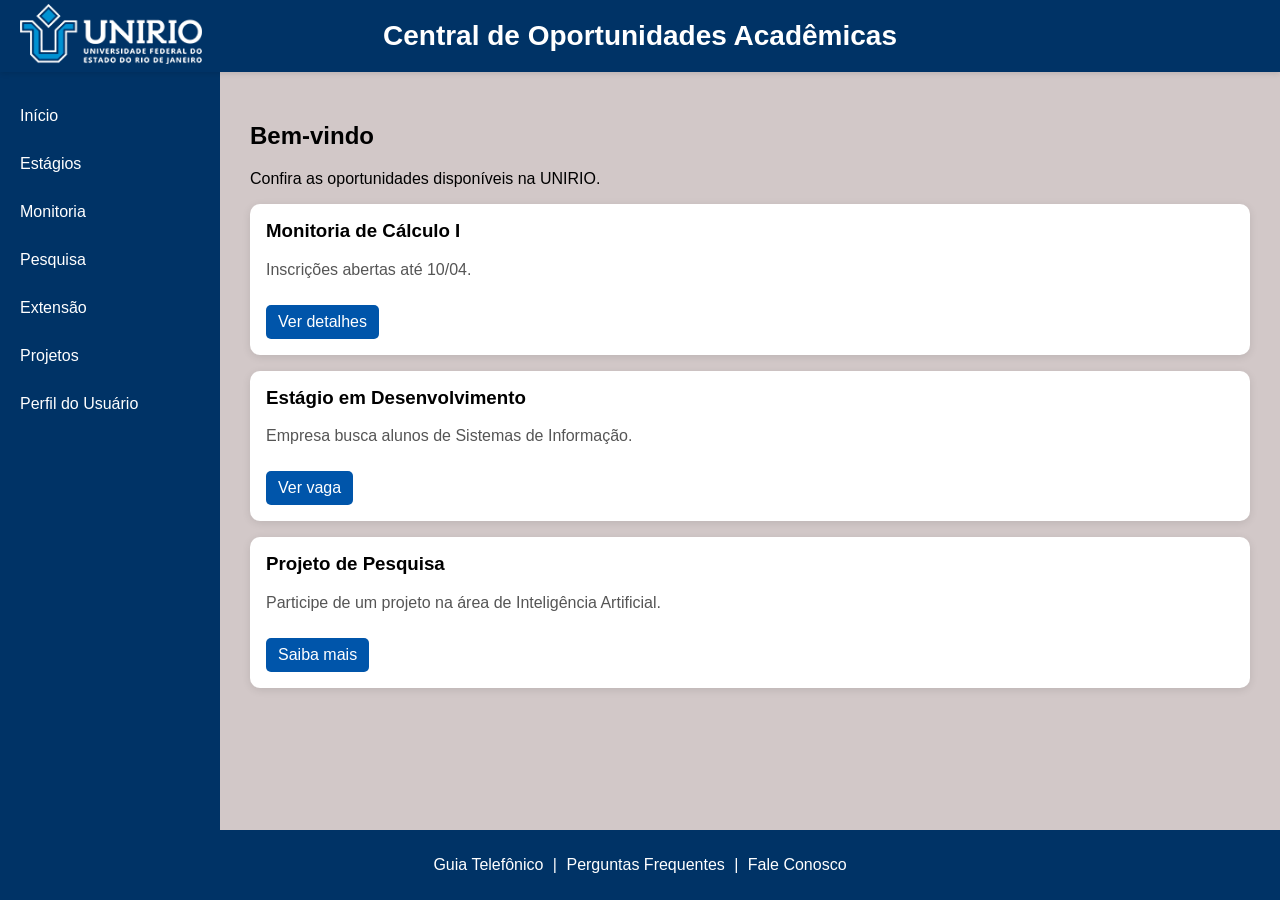
==== index.html @ d0b068ef "feat: add base layout with navbar, footer and reusable cards" ====
<!DOCTYPE html>
<html>
<head>
    <meta charset="utf-8">
    <meta name="viewport" content="width=device-width, initial-scale=1">
    <title>Central de Oportunidades - UNIRIO</title>
    <link rel="stylesheet" href="css/style.css">
</head>

<body>

    <!-- HEADER -->
    <header class="header">
        <div class="logo">
            <img src="assets/logo_unirio_branca.png" alt="Logo UNIRIO">
        </div>

        <div class="title">
            <h1>Central de Oportunidades Acadêmicas</h1>
        </div>
    </header>

    <!-- MAIN -->
    <main class="main">
        <div class="layout">

            <!-- NAVBAR -->
            <nav class="nav-bar">
                <ul>
                    <li><a href="index.html">Início</a></li>
                    <li><a href="pages/estagios.html">Estágios</a></li>
                    <li><a href="pages/monitoria.html">Monitoria</a></li>
                    <li><a href="pages/pesquisa.html">Pesquisa</a></li>
                    <li><a href="pages/extensao.html">Extensão</a></li>
                    <li><a href="pages/projetos.html">Projetos</a></li>
                    <li><a href="pages/perfil.html">Perfil do Usuário</a></li>
                </ul>
            </nav>

            <!-- CONTEÚDO -->
            <section class="content">
                <div class="container">

                    <h2>Bem-vindo</h2>
                    <p>Confira as oportunidades disponíveis na UNIRIO.</p>

                    <!-- CARDS -->
                    <div class="card">
                        <h3>Monitoria de Cálculo I</h3>
                        <p>Inscrições abertas até 10/04.</p>
                        <a href="#">Ver detalhes</a>
                    </div>

                    <div class="card">
                        <h3>Estágio em Desenvolvimento</h3>
                        <p>Empresa busca alunos de Sistemas de Informação.</p>
                        <a href="#">Ver vaga</a>
                    </div>

                    <div class="card">
                        <h3>Projeto de Pesquisa</h3>
                        <p>Participe de um projeto na área de Inteligência Artificial.</p>
                        <a href="#">Saiba mais</a>
                    </div>

                </div>
            </section>

        </div>
    </main>

    <!-- FOOTER -->
    <footer class="page-footer">
        <p>
            <a href="#">Guia Telefônico</a> |
            <a href="#">Perguntas Frequentes</a> |
            <a href="#">Fale Conosco</a>
        </p>
    </footer>

</body>
</html>
---- css/style.css ----
/* Reset básico */
body {
    font-family: sans-serif;
    background-color: #d2c8c8;
    margin: 0;
    display: flex;
    flex-direction: column;
    min-height: 100vh;
}

/* Header */
.header {
    display: flex;
    align-items: center;
    justify-content: center;
    position: relative;
    padding: 20px;
    background-color: #003366;
    box-shadow: 0 2px 5px rgba(0,0,0,0.1);
}

.logo {
    position: absolute;
    left: 20px;
}

.logo img {
    height: 60px;
}

.title h1 {
    margin: 0;
    color: white;
    font-size: 28px;
}

/* Layout geral */
.main {
    flex: 1;
    display: flex;
}

.layout {
    display: flex;
    width: 100%;
}

/* Navbar lateral */
.nav-bar {
    width: 220px;
    background-color: #003366;
    padding-top: 20px;
}

.nav-bar ul {
    list-style: none;
    padding: 0;
    margin: 0;
}

.nav-bar a {
    display: block;
    padding: 15px 20px;
    color: white;
    text-decoration: none;
    transition: 0.2s;
}

.nav-bar a:hover {
    background-color: #0055aa;
}

/* Conteúdo */
.content {
    flex: 1;
    padding: 30px;
}

/* Container padrão */
.container {
    max-width: 1000px;
    margin: 0 auto;
}

/* Cards reutilizáveis */
.card {
    background-color: white;
    border-radius: 10px;
    padding: 16px;
    margin-bottom: 16px;
    box-shadow: 0 2px 8px rgba(0,0,0,0.1);
}

.card h3 {
    margin-top: 0;
}

.card p {
    color: #555;
}

.card a {
    display: inline-block;
    margin-top: 10px;
    text-decoration: none;
    color: white;
    background-color: #0055aa;
    padding: 8px 12px;
    border-radius: 5px;
}

/* Footer */
.page-footer {
    background-color: #003366;
    color: white;
    text-align: center;
    padding: 10px;
}

.page-footer a {
    color: white;
    text-decoration: none;
    margin: 0 5px;
}
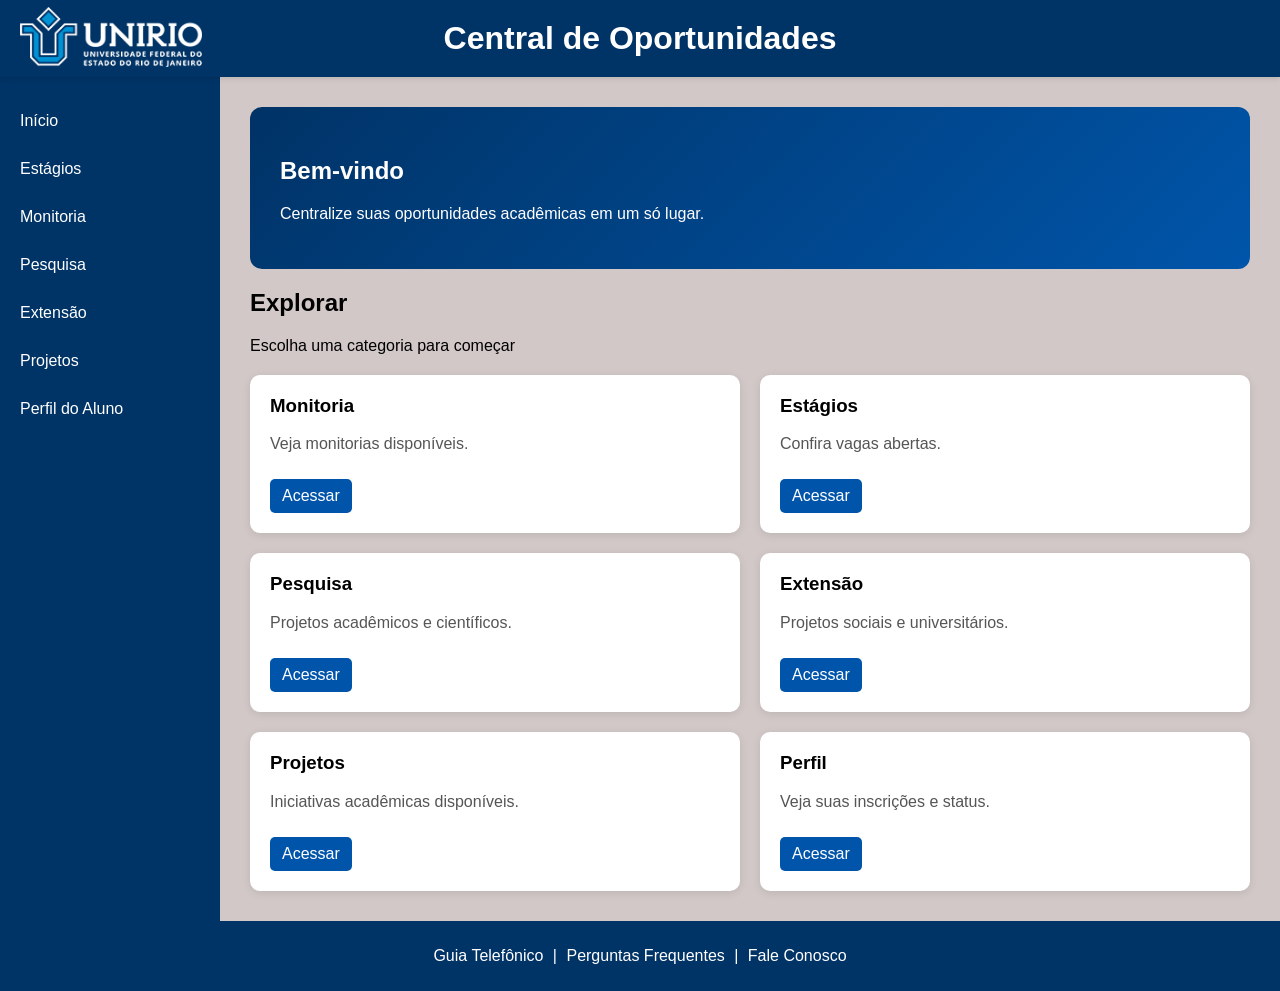
==== commit 679f0a08: "feat: add extensao and monitoria pages" ====
--- a/index.html
+++ b/index.html
@@ -3,80 +3,104 @@
 <head>
     <meta charset="utf-8">
     <meta name="viewport" content="width=device-width, initial-scale=1">
-    <title>Central de Oportunidades - UNIRIO</title>
+    <title>Central de Oportunidades</title>
     <link rel="stylesheet" href="css/style.css">
 </head>
 
 <body>
 
-    <!-- HEADER -->
-    <header class="header">
-        <div class="logo">
-            <img src="assets/logo_unirio_branca.png" alt="Logo UNIRIO">
-        </div>
+<header class="header">
+    <div class="logo">
+        <img src="assets/logo_unirio_branca.png" alt="Logo UNIRIO">
+    </div>
+    <div class="title">
+        <h1>Central de Oportunidades</h1>
+    </div>
+</header>
 
-        <div class="title">
-            <h1>Central de Oportunidades Acadêmicas</h1>
-        </div>
-    </header>
+<main class="main">
+    <div class="layout">
 
-    <!-- MAIN -->
-    <main class="main">
-        <div class="layout">
+        <!-- NAVBAR -->
+        <nav class="nav-bar">
+            <ul>
+                <li><a href="index.html">Início</a></li>
+                <li><a href="pages/estagio.html">Estágios</a></li>
+                <li><a href="pages/monitoria.html">Monitoria</a></li>
+                <li><a href="pages/pesquisa.html">Pesquisa</a></li>
+                <li><a href="pages/extensao.html">Extensão</a></li>
+                <li><a href="pages/projetos.html">Projetos</a></li>
+                <li><a href="pages/perfil.html">Perfil do Aluno</a></li>
+            </ul>
+        </nav>
 
-            <!-- NAVBAR -->
-            <nav class="nav-bar">
-                <ul>
-                    <li><a href="index.html">Início</a></li>
-                    <li><a href="pages/estagios.html">Estágios</a></li>
-                    <li><a href="pages/monitoria.html">Monitoria</a></li>
-                    <li><a href="pages/pesquisa.html">Pesquisa</a></li>
-                    <li><a href="pages/extensao.html">Extensão</a></li>
-                    <li><a href="pages/projetos.html">Projetos</a></li>
-                    <li><a href="pages/perfil.html">Perfil do Usuário</a></li>
-                </ul>
-            </nav>
+        <!-- CONTEÚDO -->
+        <section class="content">
+            <div class="container">
 
-            <!-- CONTEÚDO -->
-            <section class="content">
-                <div class="container">
+                <!-- HERO -->
+                <div class="hero">
+                    <h2>Bem-vindo</h2>
+                    <p>Centralize suas oportunidades acadêmicas em um só lugar.</p>
+                </div>
 
-                    <h2>Bem-vindo</h2>
-                    <p>Confira as oportunidades disponíveis na UNIRIO.</p>
+                <h2>Explorar</h2>
+                <p>Escolha uma categoria para começar</p>
 
-                    <!-- CARDS -->
+                <!-- GRID -->
+                <div class="cards-grid">
+
                     <div class="card">
-                        <h3>Monitoria de Cálculo I</h3>
-                        <p>Inscrições abertas até 10/04.</p>
-                        <a href="#">Ver detalhes</a>
+                        <h3>Monitoria</h3>
+                        <p>Veja monitorias disponíveis.</p>
+                        <a href="pages/monitoria.html">Acessar</a>
                     </div>
 
                     <div class="card">
-                        <h3>Estágio em Desenvolvimento</h3>
-                        <p>Empresa busca alunos de Sistemas de Informação.</p>
-                        <a href="#">Ver vaga</a>
+                        <h3>Estágios</h3>
+                        <p>Confira vagas abertas.</p>
+                        <a href="pages/estagios.html">Acessar</a>
                     </div>
 
                     <div class="card">
-                        <h3>Projeto de Pesquisa</h3>
-                        <p>Participe de um projeto na área de Inteligência Artificial.</p>
-                        <a href="#">Saiba mais</a>
+                        <h3>Pesquisa</h3>
+                        <p>Projetos acadêmicos e científicos.</p>
+                        <a href="pages/pesquisa.html">Acessar</a>
+                    </div>
+
+                    <div class="card">
+                        <h3>Extensão</h3>
+                        <p>Projetos sociais e universitários.</p>
+                        <a href="pages/extensao.html">Acessar</a>
+                    </div>
+
+                    <div class="card">
+                        <h3>Projetos</h3>
+                        <p>Iniciativas acadêmicas disponíveis.</p>
+                        <a href="pages/projetos.html">Acessar</a>
+                    </div>
+
+                    <div class="card">
+                        <h3>Perfil</h3>
+                        <p>Veja suas inscrições e status.</p>
+                        <a href="pages/perfil.html">Acessar</a>
                     </div>
 
                 </div>
-            </section>
 
-        </div>
-    </main>
+            </div>
+        </section>
 
-    <!-- FOOTER -->
-    <footer class="page-footer">
-        <p>
-            <a href="#">Guia Telefônico</a> |
-            <a href="#">Perguntas Frequentes</a> |
-            <a href="#">Fale Conosco</a>
-        </p>
-    </footer>
+    </div>
+</main>
+
+<footer class="page-footer">
+    <p>
+        <a href="#">Guia Telefônico</a> |
+        <a href="#">Perguntas Frequentes</a> |
+        <a href="#">Fale Conosco</a>
+    </p>
+</footer>
 
 </body>
 </html>
--- a/css/style.css
+++ b/css/style.css
@@ -1,4 +1,4 @@
-/* Reset básico */
+/* RESET */
 body {
     font-family: sans-serif;
     background-color: #d2c8c8;
@@ -8,7 +8,7 @@
     min-height: 100vh;
 }
 
-/* Header */
+/* HEADER */
 .header {
     display: flex;
     align-items: center;
@@ -31,10 +31,9 @@
 .title h1 {
     margin: 0;
     color: white;
-    font-size: 28px;
 }
 
-/* Layout geral */
+/* LAYOUT */
 .main {
     flex: 1;
     display: flex;
@@ -45,7 +44,7 @@
     width: 100%;
 }
 
-/* Navbar lateral */
+/* NAVBAR */
 .nav-bar {
     width: 220px;
     background-color: #003366;
@@ -68,27 +67,49 @@
 
 .nav-bar a:hover {
     background-color: #0055aa;
+    padding-left: 25px;
 }
 
-/* Conteúdo */
+/* CONTEÚDO */
 .content {
     flex: 1;
     padding: 30px;
 }
 
-/* Container padrão */
+/* CONTAINER */
 .container {
     max-width: 1000px;
     margin: 0 auto;
 }
 
-/* Cards reutilizáveis */
+/* HERO */
+.hero {
+    background: linear-gradient(135deg, #003366, #0055aa);
+    color: white;
+    padding: 30px;
+    border-radius: 12px;
+    margin-bottom: 20px;
+}
+
+/* GRID */
+.cards-grid {
+    display: grid;
+    grid-template-columns: 1fr 1fr;
+    gap: 20px;
+    margin-top: 20px;
+}
+
+/* CARDS */
 .card {
     background-color: white;
     border-radius: 10px;
-    padding: 16px;
-    margin-bottom: 16px;
+    padding: 20px;
     box-shadow: 0 2px 8px rgba(0,0,0,0.1);
+    transition: 0.2s;
+}
+
+.card:hover {
+    transform: translateY(-5px);
 }
 
 .card h3 {
@@ -99,6 +120,7 @@
     color: #555;
 }
 
+/* BOTÕES */
 .card a {
     display: inline-block;
     margin-top: 10px;
@@ -109,7 +131,22 @@
     border-radius: 5px;
 }
 
-/* Footer */
+/* BADGE */
+.badge {
+    background-color: #ffcc00;
+    color: black;
+    font-size: 12px;
+    padding: 3px 8px;
+    border-radius: 5px;
+    margin-left: 8px;
+}
+
+/* CARD DESTACADO */
+.card.highlight {
+    border-left: 6px solid #0055aa;
+}
+
+/* FOOTER */
 .page-footer {
     background-color: #003366;
     color: white;
@@ -122,3 +159,30 @@
     text-decoration: none;
     margin: 0 5px;
 }
+
+/* STATS */
+.stats-grid {
+    display: grid;
+    grid-template-columns: 1fr 1fr 1fr;
+    gap: 15px;
+    margin: 20px 0;
+}
+
+.stat-card {
+    background-color: white;
+    border-radius: 10px;
+    padding: 15px;
+    text-align: center;
+    box-shadow: 0 2px 8px rgba(0,0,0,0.1);
+}
+
+.stat-card h3 {
+    margin: 0;
+    font-size: 24px;
+    color: #003366;
+}
+
+.stat-card p {
+    margin: 5px 0 0;
+    color: #555;
+}
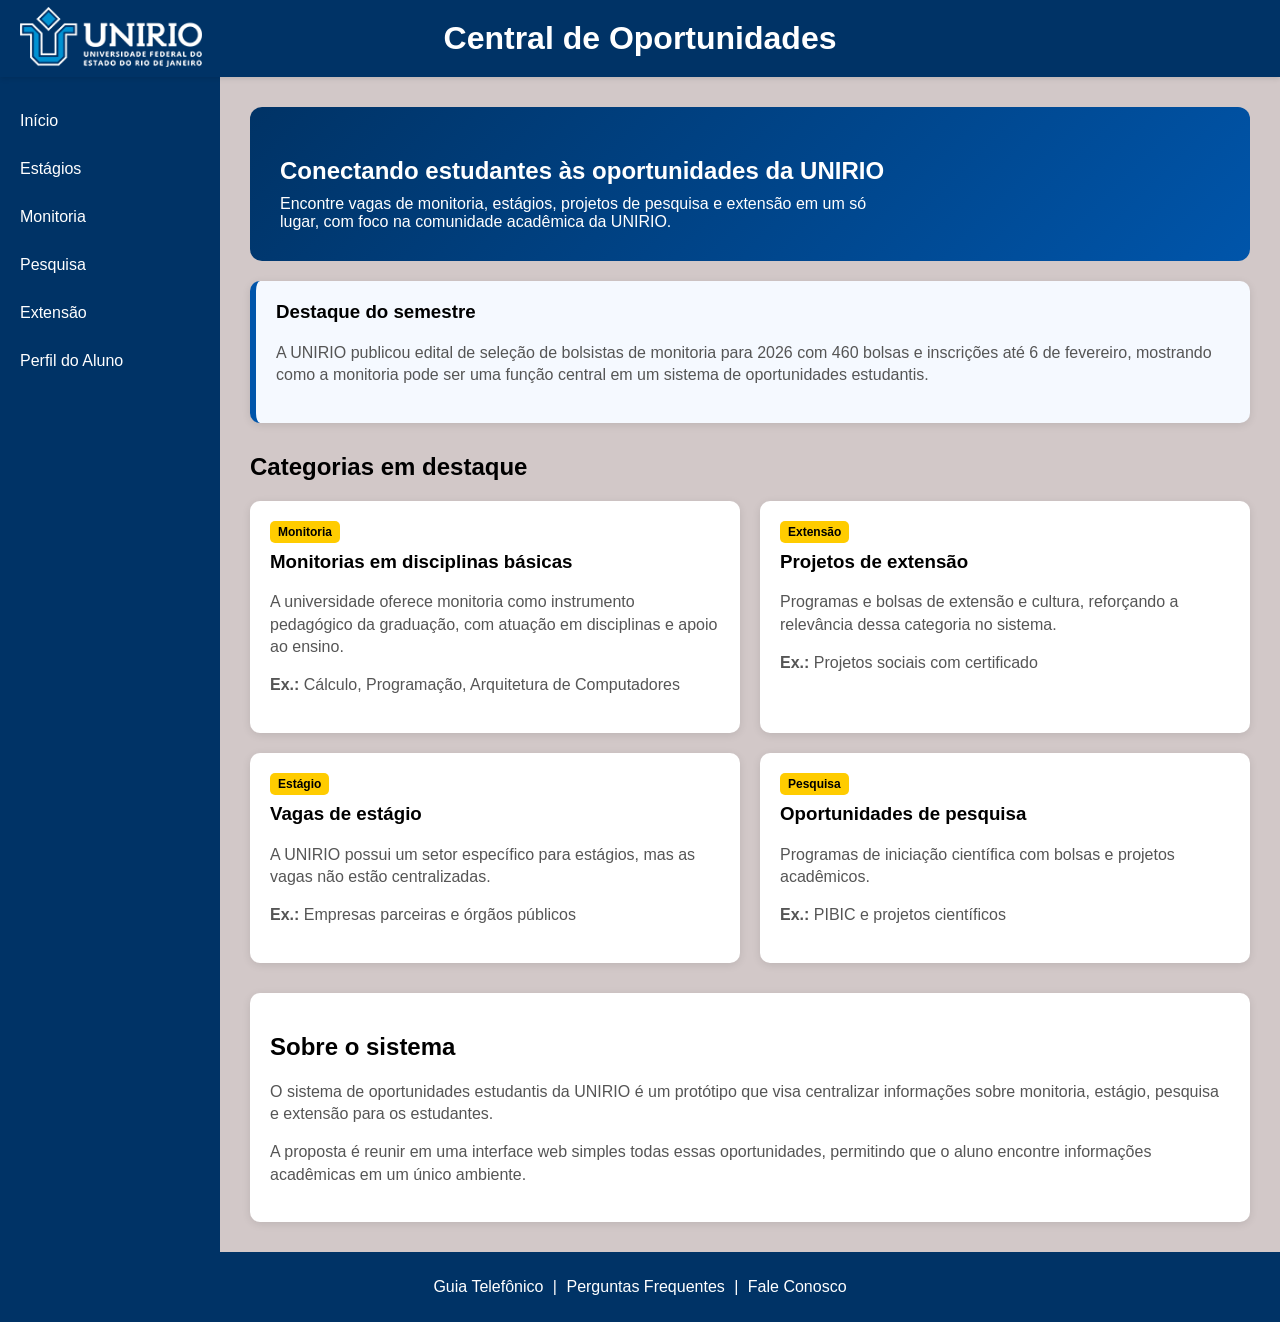
==== commit 822c34b3: "merge(): use new index.html, but with latest css" ====
--- a/index.html
+++ b/index.html
@@ -29,7 +29,6 @@
                 <li><a href="pages/monitoria.html">Monitoria</a></li>
                 <li><a href="pages/pesquisa.html">Pesquisa</a></li>
                 <li><a href="pages/extensao.html">Extensão</a></li>
-                <li><a href="pages/projetos.html">Projetos</a></li>
                 <li><a href="pages/perfil.html">Perfil do Aluno</a></li>
             </ul>
         </nav>
@@ -38,54 +37,82 @@
         <section class="content">
             <div class="container">
 
-                <!-- HERO -->
+                <!-- HERO PRINCIPAL -->
                 <div class="hero">
-                    <h2>Bem-vindo</h2>
-                    <p>Centralize suas oportunidades acadêmicas em um só lugar.</p>
+                    <h2>Conectando estudantes às oportunidades da UNIRIO</h2>
+                    <p>
+                        Encontre vagas de monitoria, estágios, projetos de pesquisa e extensão em um só lugar,
+                        com foco na comunidade acadêmica da UNIRIO.
+                    </p>
                 </div>
 
-                <h2>Explorar</h2>
-                <p>Escolha uma categoria para começar</p>
+                <!-- DESTAQUE -->
+                <div class="card highlight">
+                    <h3>Destaque do semestre</h3>
+                    <p>
+                        A UNIRIO publicou edital de seleção de bolsistas de monitoria para 2026 com 460 bolsas
+                        e inscrições até 6 de fevereiro, mostrando como a monitoria pode ser uma função central
+                        em um sistema de oportunidades estudantis.
+                    </p>
+                </div>
 
-                <!-- GRID -->
+                <!-- CATEGORIAS -->
+                <h2 style="margin-top: 30px;">Categorias em destaque</h2>
+
                 <div class="cards-grid">
 
                     <div class="card">
-                        <h3>Monitoria</h3>
-                        <p>Veja monitorias disponíveis.</p>
-                        <a href="pages/monitoria.html">Acessar</a>
+                        <span class="badge">Monitoria</span>
+                        <h3>Monitorias em disciplinas básicas</h3>
+                        <p>
+                            A universidade oferece monitoria como instrumento pedagógico da graduação,
+                            com atuação em disciplinas e apoio ao ensino.
+                        </p>
+                        <p><strong>Ex.:</strong> Cálculo, Programação, Arquitetura de Computadores</p>
                     </div>
 
                     <div class="card">
-                        <h3>Estágios</h3>
-                        <p>Confira vagas abertas.</p>
-                        <a href="pages/estagios.html">Acessar</a>
+                        <span class="badge">Extensão</span>
+                        <h3>Projetos de extensão</h3>
+                        <p>
+                            Programas e bolsas de extensão e cultura, reforçando a relevância dessa categoria
+                            no sistema.
+                        </p>
+                        <p><strong>Ex.:</strong> Projetos sociais com certificado</p>
                     </div>
 
                     <div class="card">
-                        <h3>Pesquisa</h3>
-                        <p>Projetos acadêmicos e científicos.</p>
-                        <a href="pages/pesquisa.html">Acessar</a>
+                        <span class="badge">Estágio</span>
+                        <h3>Vagas de estágio</h3>
+                        <p>
+                            A UNIRIO possui um setor específico para estágios, mas as vagas não estão
+                            centralizadas.
+                        </p>
+                        <p><strong>Ex.:</strong> Empresas parceiras e órgãos públicos</p>
                     </div>
 
                     <div class="card">
-                        <h3>Extensão</h3>
-                        <p>Projetos sociais e universitários.</p>
-                        <a href="pages/extensao.html">Acessar</a>
+                        <span class="badge">Pesquisa</span>
+                        <h3>Oportunidades de pesquisa</h3>
+                        <p>
+                            Programas de iniciação científica com bolsas e projetos acadêmicos.
+                        </p>
+                        <p><strong>Ex.:</strong> PIBIC e projetos científicos</p>
                     </div>
 
-                    <div class="card">
-                        <h3>Projetos</h3>
-                        <p>Iniciativas acadêmicas disponíveis.</p>
-                        <a href="pages/projetos.html">Acessar</a>
-                    </div>
+                </div>
 
-                    <div class="card">
-                        <h3>Perfil</h3>
-                        <p>Veja suas inscrições e status.</p>
-                        <a href="pages/perfil.html">Acessar</a>
-                    </div>
-
+                <!-- SOBRE -->
+                <div class="card" style="margin-top: 30px;">
+                    <h2>Sobre o sistema</h2>
+                    <p>
+                        O sistema de oportunidades estudantis da UNIRIO é um protótipo que visa centralizar
+                        informações sobre monitoria, estágio, pesquisa e extensão para os estudantes.
+                    </p>
+                    <p>
+                        A proposta é reunir em uma interface web simples todas essas oportunidades,
+                        permitindo que o aluno encontre informações acadêmicas em um único ambiente.
+                    </p>
                 </div>
 
             </div>
--- a/css/style.css
+++ b/css/style.css
@@ -89,6 +89,20 @@
     padding: 30px;
     border-radius: 12px;
     margin-bottom: 20px;
+
+    display: flex;
+    flex-direction: column;
+    gap: 10px;
+}
+
+.hero h2 {
+    font-size: 24px;
+    margin: 0;
+}
+
+.hero p {
+    max-width: 600px;
+    margin: 0;
 }
 
 /* GRID */
@@ -109,7 +123,7 @@
 }
 
 .card:hover {
-    transform: translateY(-5px);
+    transform: translateY(-5px) scale(1.01);
 }
 
 .card h3 {
@@ -118,9 +132,16 @@
 
 .card p {
     color: #555;
-}
-
-/* BOTÕES */
+    line-height: 1.4;
+}
+
+/* CARD DESTACADO */
+.card.highlight {
+    border-left: 6px solid #0055aa;
+    background-color: #f5f9ff;
+}
+
+/* BOTÕES (caso use futuramente) */
 .card a {
     display: inline-block;
     margin-top: 10px;
@@ -133,17 +154,14 @@
 
 /* BADGE */
 .badge {
+    display: inline-block;
     background-color: #ffcc00;
     color: black;
     font-size: 12px;
-    padding: 3px 8px;
+    font-weight: bold;
+    padding: 4px 8px;
     border-radius: 5px;
-    margin-left: 8px;
-}
-
-/* CARD DESTACADO */
-.card.highlight {
-    border-left: 6px solid #0055aa;
+    margin-bottom: 8px;
 }
 
 /* FOOTER */
@@ -160,7 +178,7 @@
     margin: 0 5px;
 }
 
-/* STATS */
+/* STATS (caso queira usar depois) */
 .stats-grid {
     display: grid;
     grid-template-columns: 1fr 1fr 1fr;
@@ -186,3 +204,27 @@
     margin: 5px 0 0;
     color: #555;
 }
+
+/* ESPAÇAMENTO DE TÍTULOS */
+.content h2 {
+    margin-top: 20px;
+}
+
+/* RESPONSIVIDADE */
+@media (max-width: 768px) {
+    .layout {
+        flex-direction: column;
+    }
+
+    .nav-bar {
+        width: 100%;
+    }
+
+    .cards-grid {
+        grid-template-columns: 1fr;
+    }
+
+    .hero h2 {
+        font-size: 20px;
+    }
+}
